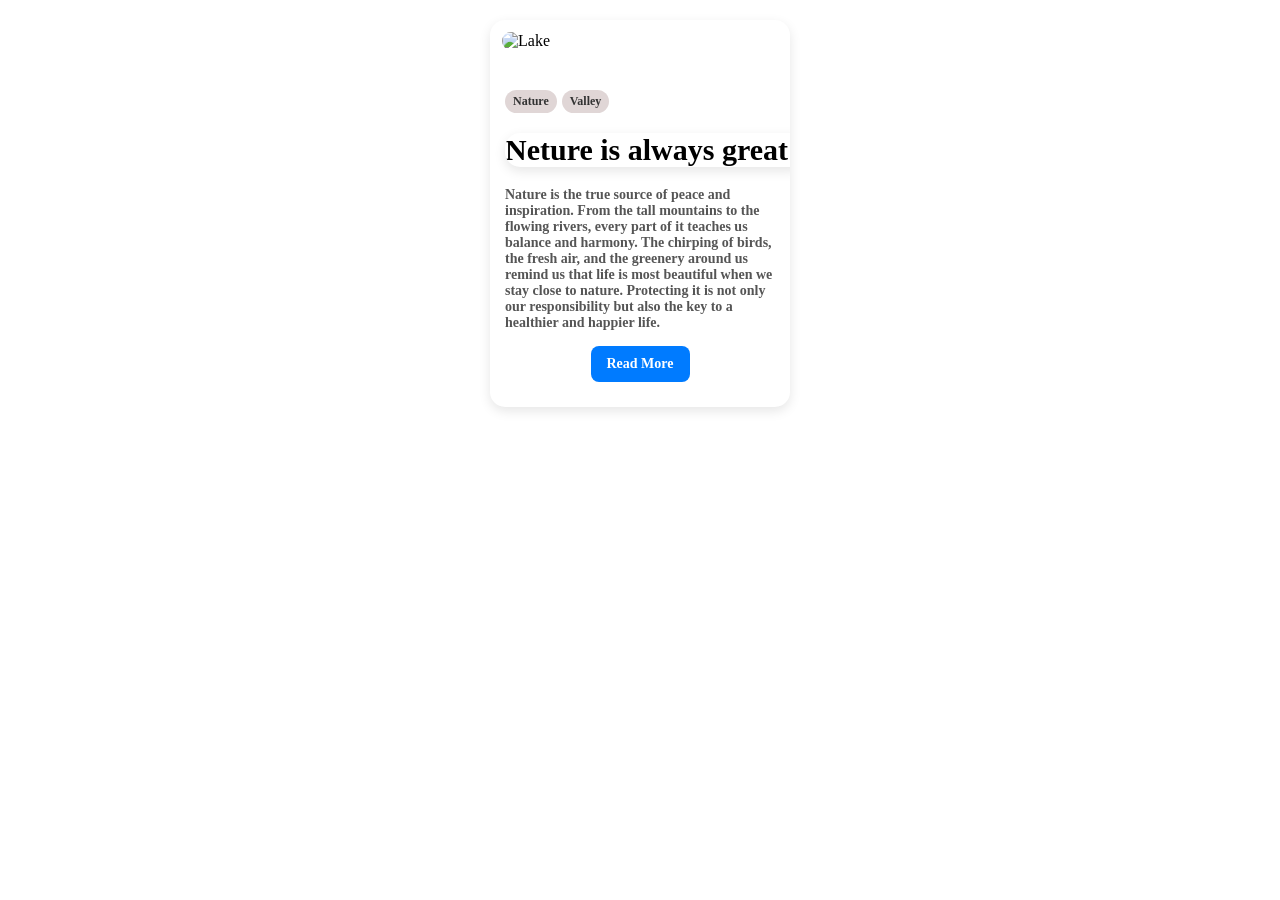
==== index.html @ 6c62f4d7 "Save local changes before pull" ====
<!DOCTYPE html>
<html lang="en">

<head>
    <meta charset="UTF-8">
    <meta name="viewport" content="width=device-width, initial-scale=1.0">
    <title>Card</title>
    <style>
        
        @import url('https://fonts.googleapis.com/css2?family=Roboto+Condensed:ital,wght@0,100..900;1,100..900&display=swap');

        * {
            margin: 0;
            padding: 0;
            box-sizing: border-box;


        }

        .body {
            font-family: "Roboto Condensed", sans-serif;
            font-optical-sizing: auto;
            font-weight: 300;
            font-style: normal;
        }

        .card {
            width: 300px;
            background-color: #fff;
            border-radius: 15px;
            overflow: hidden;
            box-shadow: 0 4px 12px rgba(0, 0, 0, 0.1);
            margin: 20px auto;

        }

        .card img {
            margin: 2%;
            padding: 2%;
            
            border-radius: 15px;
            width: 100%;
            height: auto;
            object-fit: cover;
            
        }

        .card-body {
            padding: 15px;
        }

        .tags {
            margin-bottom: 10px;
        }

        .tag {
            display: inline-block;
            background: #e0d6d6;
            color: #333;
            font-size: 12px;
            padding: 4px 8px;
            border-radius: 14px;
        }

        .card-body {
            font-size: 20px;
            font-weight: bold;
            margin: 10px 0;
        }

        .paragraph {
            font-size: 14px;
            color: #555;
            margin-bottom: 15px;
        }

        .btn {
            display: inline-block;
           text-align: center;
            padding: 10px 16px;
            background: #007bff;
            color: #fff;
            border-radius: 8px;
            text-decoration: none;
            font-size: 14px;
            
           
        }
        .btn:hover {
      background: #0056b3;
      
    }
    .lastbtn{
        text-align: center;
    }
    </style>
</head>

<body>
    <div class="card">

        <img src="https://images.unsplash.com/photo-1755306064502-6df8d7ee33f7?q=80&w=2069&auto=format&fit=crop&ixlib=rb-4.1.0&ixid=M3wxMjA3fDB8MHxwaG90by1wYWdlfHx8fGVufDB8fHx8fA%3D%3D"
            alt="Lake">
        

        <div class="card-body">
            <div class="tags">
                <span class="tag">Nature</span>
                <span class="tag">Valley</span>
            </div>
            <h2 class="card heading">Neture is always great</h2>
            <p class="paragraph">Nature is the true source of peace and inspiration. From the tall mountains to the flowing rivers, every part of it teaches us balance and harmony. The chirping of birds, the fresh air, and the greenery around us remind us that life is most beautiful when we stay close to nature. Protecting it is not only our responsibility but also the key to a healthier and happier life.</p>
            <div class="lastbtn">
                <a href="#" class="btn">Read More</a>
            </div>
            
        </div>
    </div>
</body>

</html>
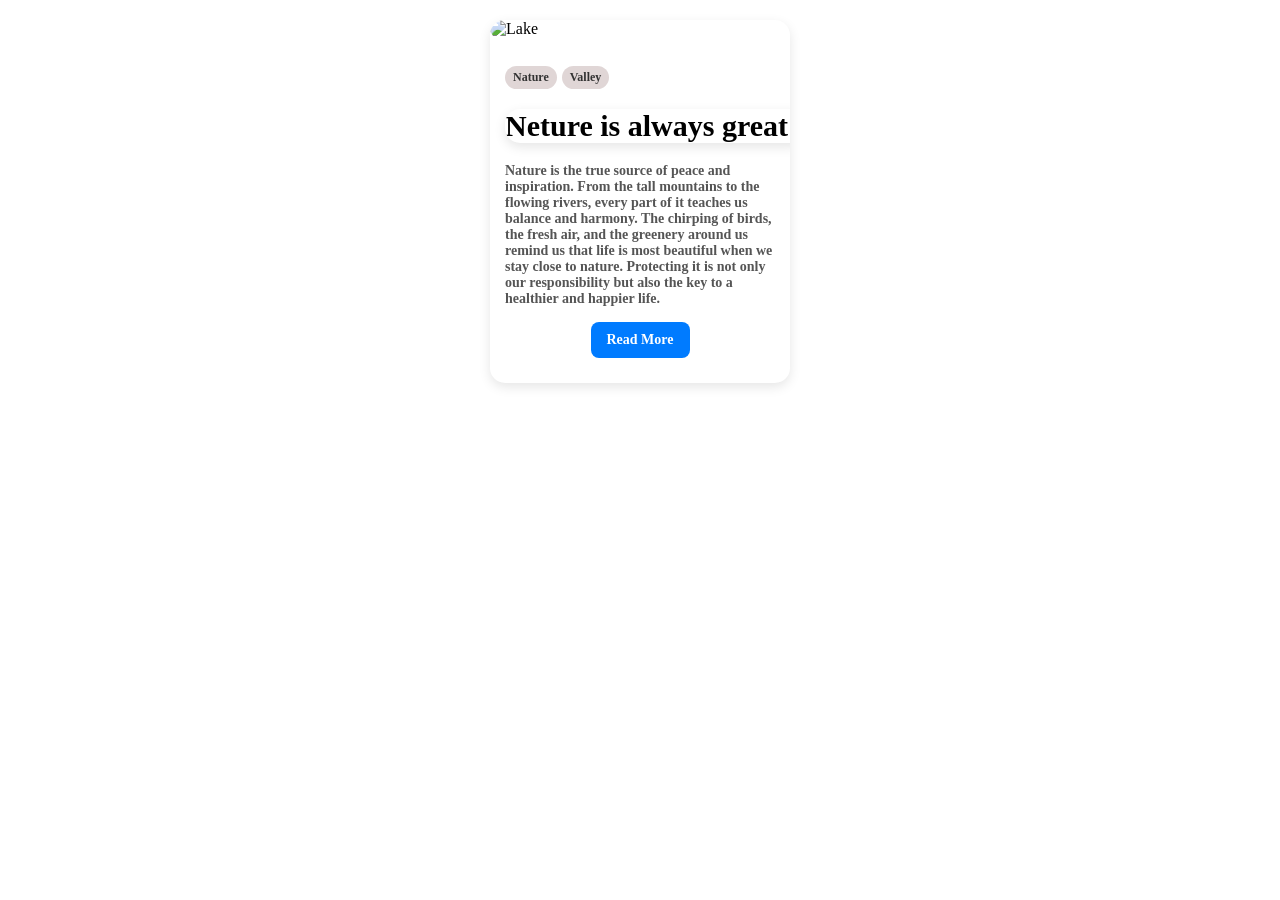
==== commit 1b9b4cd6: "update style.css" ====
--- a/index.html
+++ b/index.html
@@ -35,8 +35,8 @@
         }
 
         .card img {
-            margin: 2%;
-            padding: 2%;
+            /* margin: 2%;
+            padding: 2%; */
             
             border-radius: 15px;
             width: 100%;
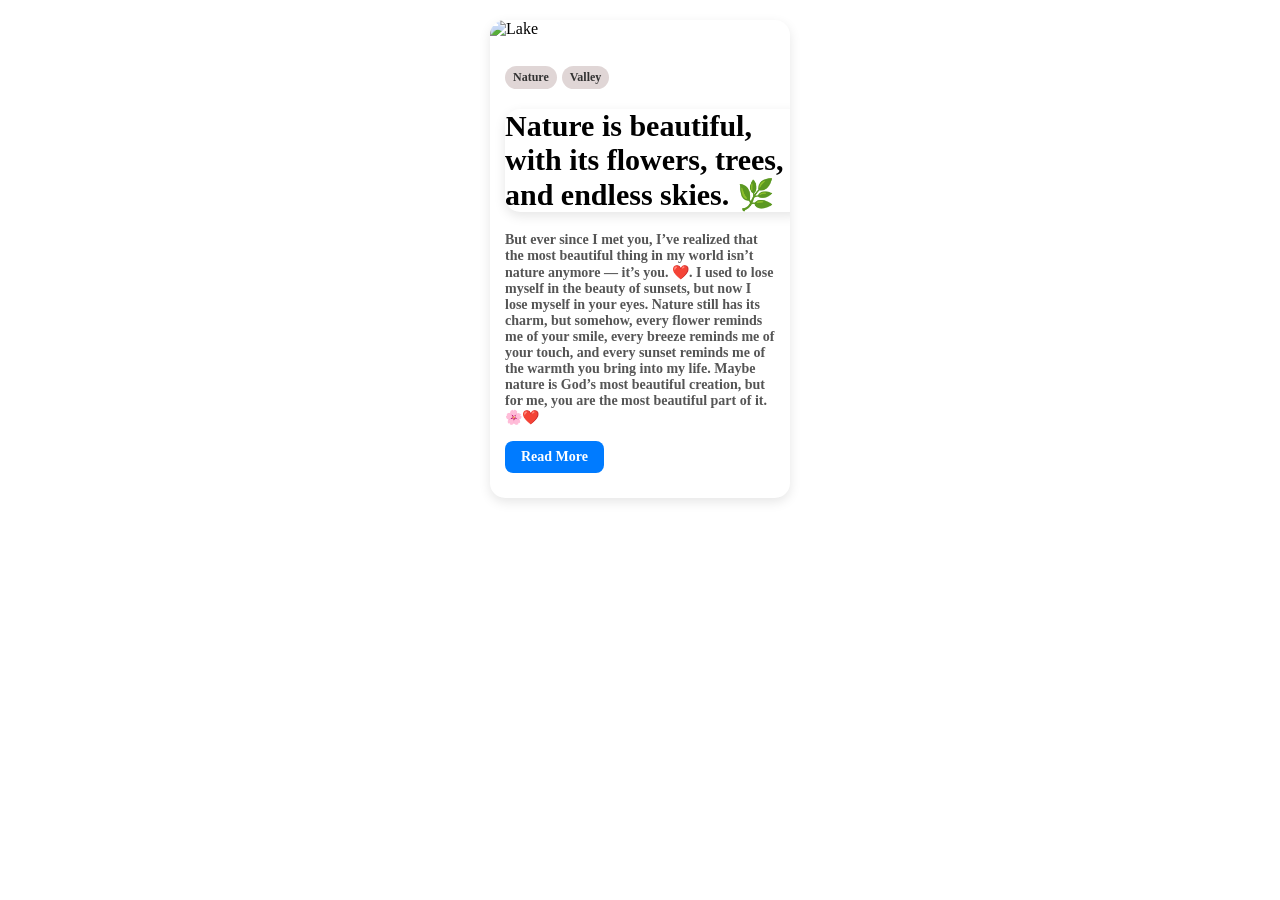
==== commit a9e399d0: "Update card design" ====
--- a/index.html
+++ b/index.html
@@ -6,7 +6,6 @@
     <meta name="viewport" content="width=device-width, initial-scale=1.0">
     <title>Card</title>
     <style>
-        
         @import url('https://fonts.googleapis.com/css2?family=Roboto+Condensed:ital,wght@0,100..900;1,100..900&display=swap');
 
         * {
@@ -35,14 +34,9 @@
         }
 
         .card img {
-            /* margin: 2%;
-            padding: 2%; */
-            
-            border-radius: 15px;
             width: 100%;
             height: auto;
             object-fit: cover;
-            
         }
 
         .card-body {
@@ -76,23 +70,17 @@
 
         .btn {
             display: inline-block;
-           text-align: center;
-            padding: 10px 16px;
+            padding: 8px 16px;
             background: #007bff;
             color: #fff;
             border-radius: 8px;
             text-decoration: none;
             font-size: 14px;
-            
-           
         }
+
         .btn:hover {
-      background: #0056b3;
-      
-    }
-    .lastbtn{
-        text-align: center;
-    }
+            background: #0056b3;
+        }
     </style>
 </head>
 
@@ -101,19 +89,22 @@
 
         <img src="https://images.unsplash.com/photo-1755306064502-6df8d7ee33f7?q=80&w=2069&auto=format&fit=crop&ixlib=rb-4.1.0&ixid=M3wxMjA3fDB8MHxwaG90by1wYWdlfHx8fGVufDB8fHx8fA%3D%3D"
             alt="Lake">
-        
+
 
         <div class="card-body">
             <div class="tags">
                 <span class="tag">Nature</span>
                 <span class="tag">Valley</span>
             </div>
-            <h2 class="card heading">Neture is always great</h2>
-            <p class="paragraph">Nature is the true source of peace and inspiration. From the tall mountains to the flowing rivers, every part of it teaches us balance and harmony. The chirping of birds, the fresh air, and the greenery around us remind us that life is most beautiful when we stay close to nature. Protecting it is not only our responsibility but also the key to a healthier and happier life.</p>
-            <div class="lastbtn">
-                <a href="#" class="btn">Read More</a>
-            </div>
-            
+            <h2 class="card heading">Nature is beautiful, with its flowers, trees, and endless skies. 🌿</h2>
+            <p class="paragraph">But ever since I met you, I’ve realized that the most beautiful thing in my world isn’t
+                nature anymore — it’s you. ❤️.
+            I used to lose myself in the beauty of sunsets, but now I lose myself in your eyes.
+                Nature still has its charm, but somehow, every flower reminds me of your smile, every breeze reminds me
+                of your touch, and every sunset reminds me of the warmth you bring into my life.
+                Maybe nature is God’s most beautiful creation, but for me, you are the most beautiful part of it. 🌸❤️</p>
+            <a href="#" class="btn">Read More</a>
+
         </div>
     </div>
 </body>
